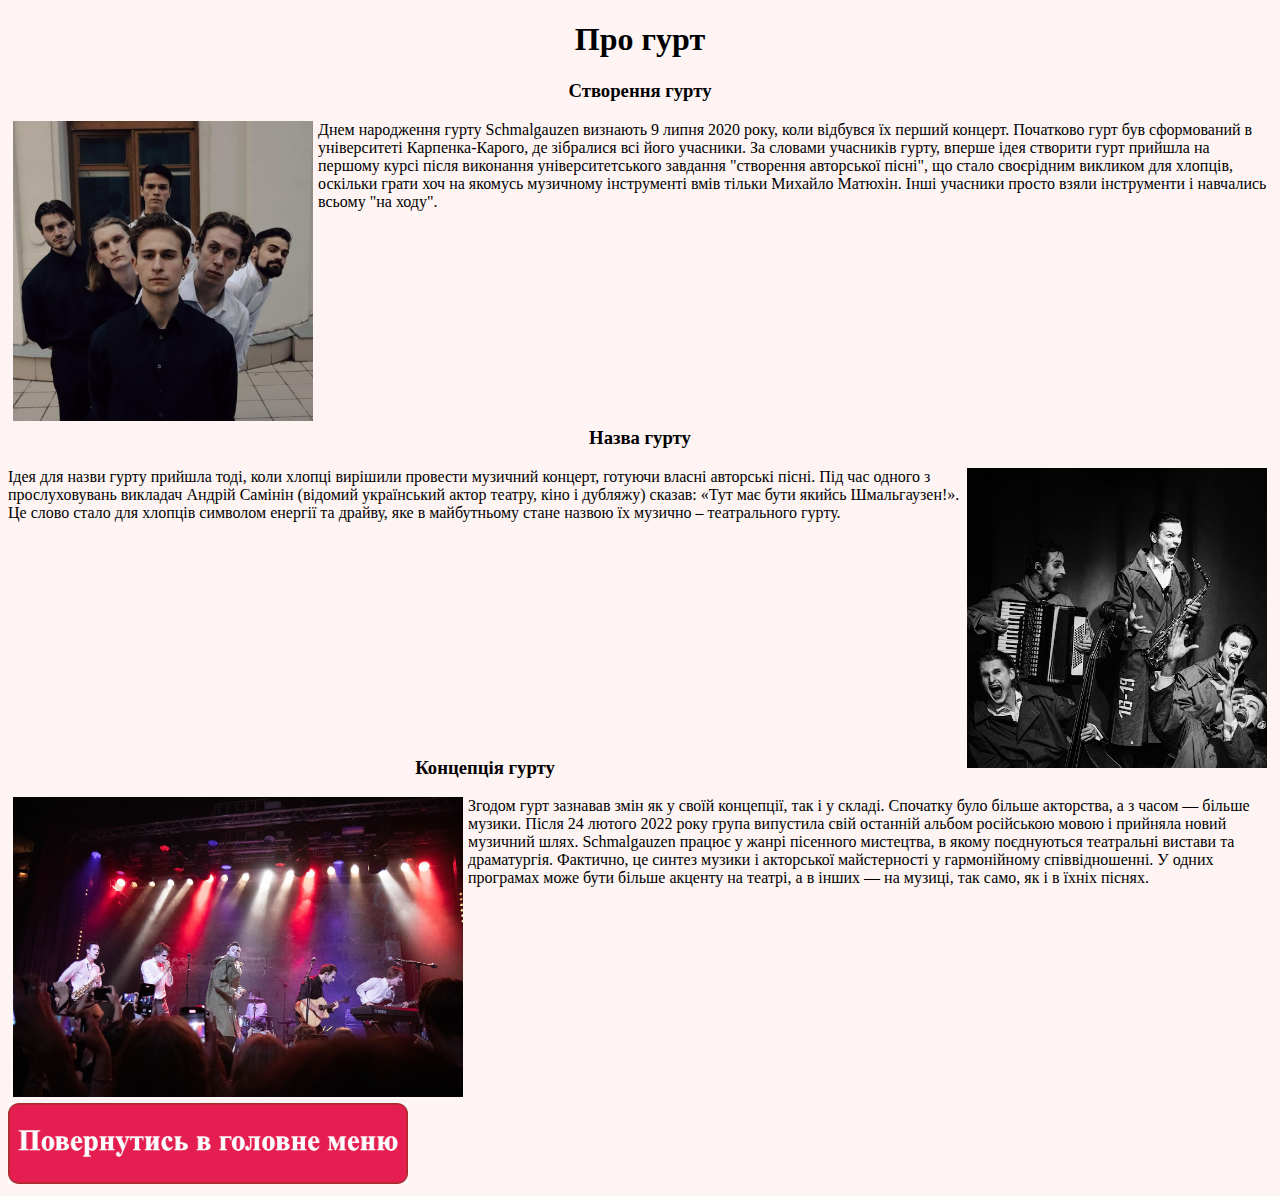
==== about.html @ ea393897 "second laboratory" ====
<!DOCTYPE html>
<html>
    <head>
        <title>Schmalgauzen</title>
    </head>
    <body bgcolor="#fff4f4">
        <h1 align = "center">Про гурт</h1> 
        <h3 align = "center">Створення гурту</h3>
        <img src="img/About_Create_A_Group.jpg" width="300" height="300" align="left" hspace="5px">
        Днем народження гурту Schmalgauzen визнають 9 липня 2020 року, коли відбувся їх перший 
        концерт. Початково гурт був сформований в університеті Карпенка-Карого, де зібралися всі 
        його учасники.  За словами учасників гурту, вперше ідея створити гурт прийшла на першому 
        курсі після виконання університетського завдання "створення авторської пісні", що стало 
        своєрідним викликом для хлопців, оскільки грати хоч на якомусь музичному інструменті вмів 
        тільки Михайло Матюхін. Інші учасники просто взяли інструменти і навчались всьому "на ходу".
        <br><br><br><br><br><br><br><br><br><br><br><br>
        <h3 align = "center">Назва гурту</h3>
        <img src="img/About_Name.jpg" width="300" height="300" align="right" hspace="5px">
        Ідея для назви гурту прийшла тоді, коли хлопці вирішили провести музичний концерт, 
        готуючи власні авторські пісні. Під час одного з прослуховувань викладач Андрій 
        Самінін (відомий український актор театру, кіно і дубляжу) сказав: «Тут має бути 
        якийсь Шмальгаузен!». Це слово стало для хлопців символом енергії та драйву, яке 
        в майбутньому стане назвою їх музично – театрального гурту. 
        <br><br><br><br><br><br><br><br><br><br><br><br><br>
        <h3 align = "center">Концепція гурту</h3>
        <img src="img/About_Concept.jpg" width="450" height="300" align="left" hspace="5px">
        Згодом гурт зазнавав змін як у своїй концепції, так і у складі. Спочатку було більше 
        акторства, а з часом — більше музики. Після 24 лютого 2022 року група випустила свій 
        останній альбом російською мовою і прийняла новий музичний шлях. Schmalgauzen працює 
        у жанрі пісенного мистецтва, в якому поєднуються театральні вистави та драматургія. 
        Фактично, це синтез музики і акторської майстерності у гармонійному співвідношенні. 
        У одних програмах може бути більше акценту на театрі, а в інших — на музиці, так само, 
        як і в їхніх піснях.
        <br><br><br><br><br><br><br><br><br><br><br><br><br>
        <a href="index.html" title="Повернутись на головну"><img src="img/button.jpg" width="400pt"></a>
    </body>
</html>
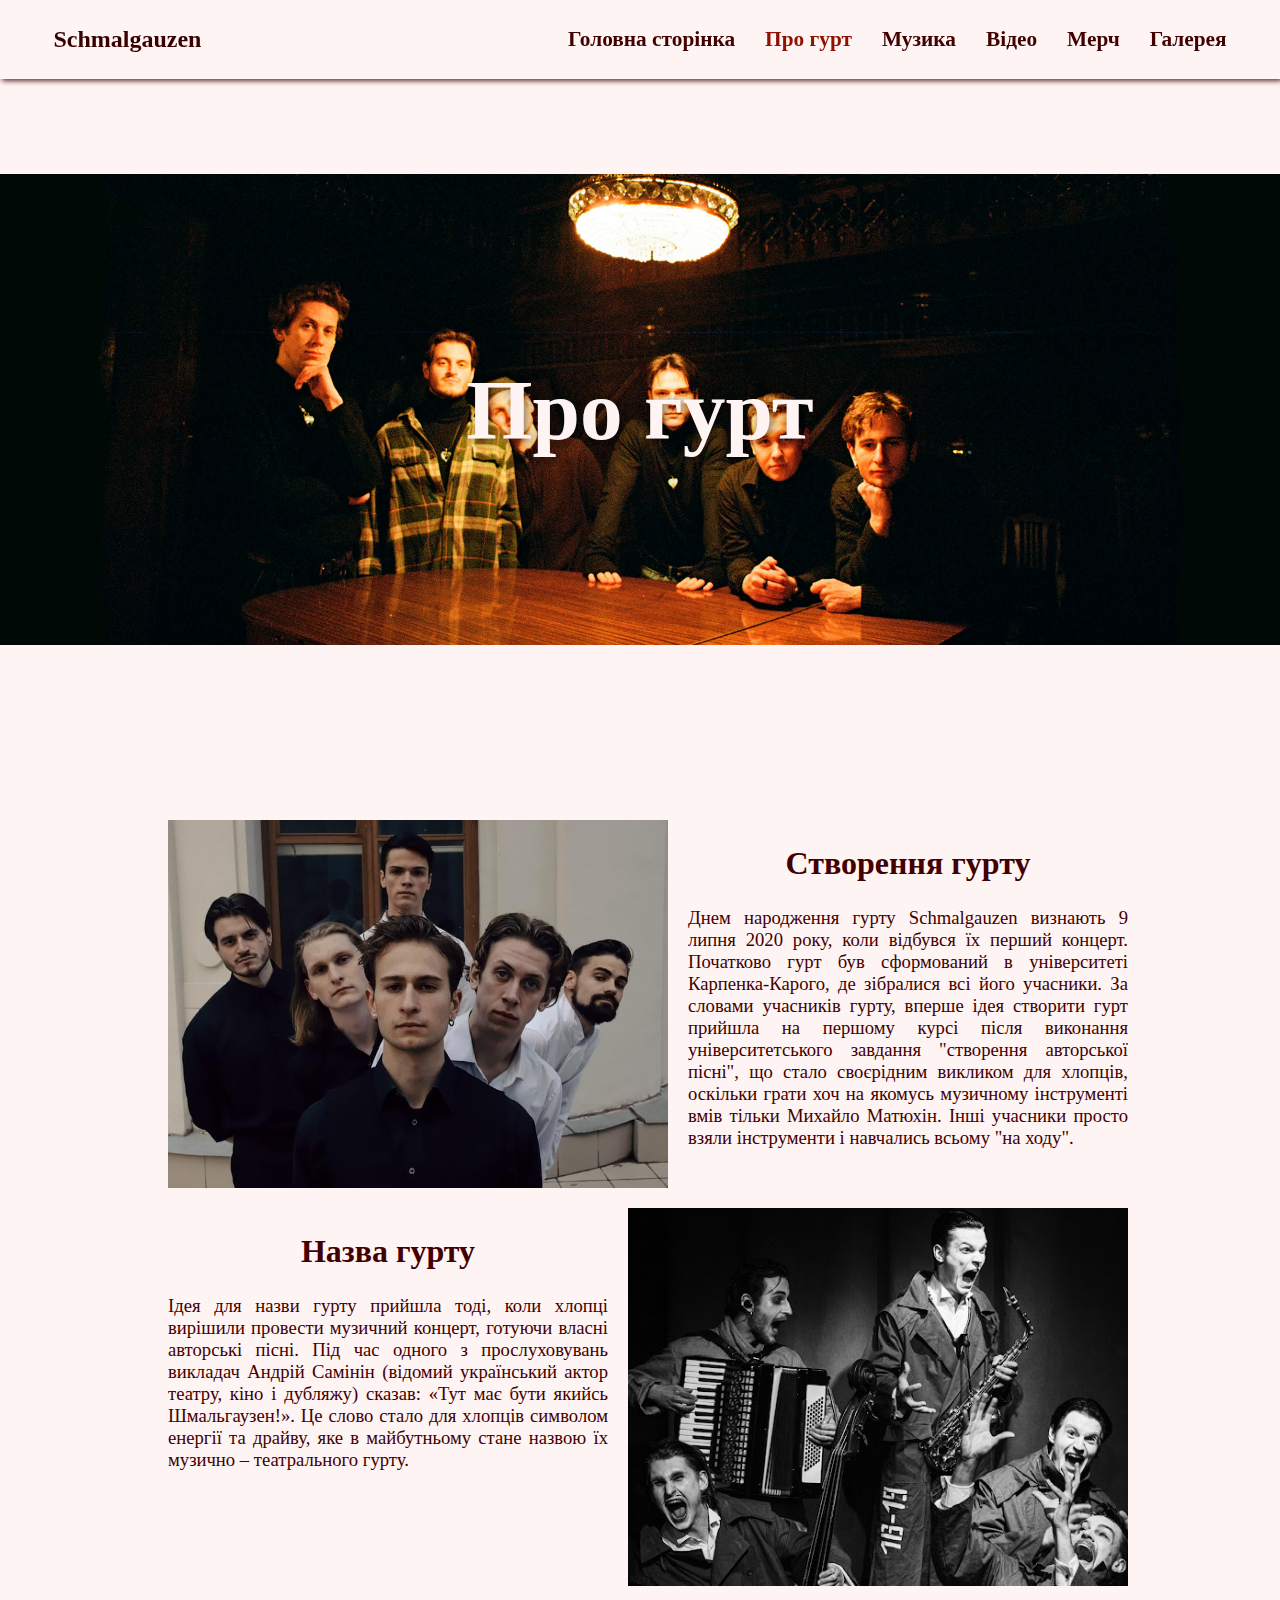
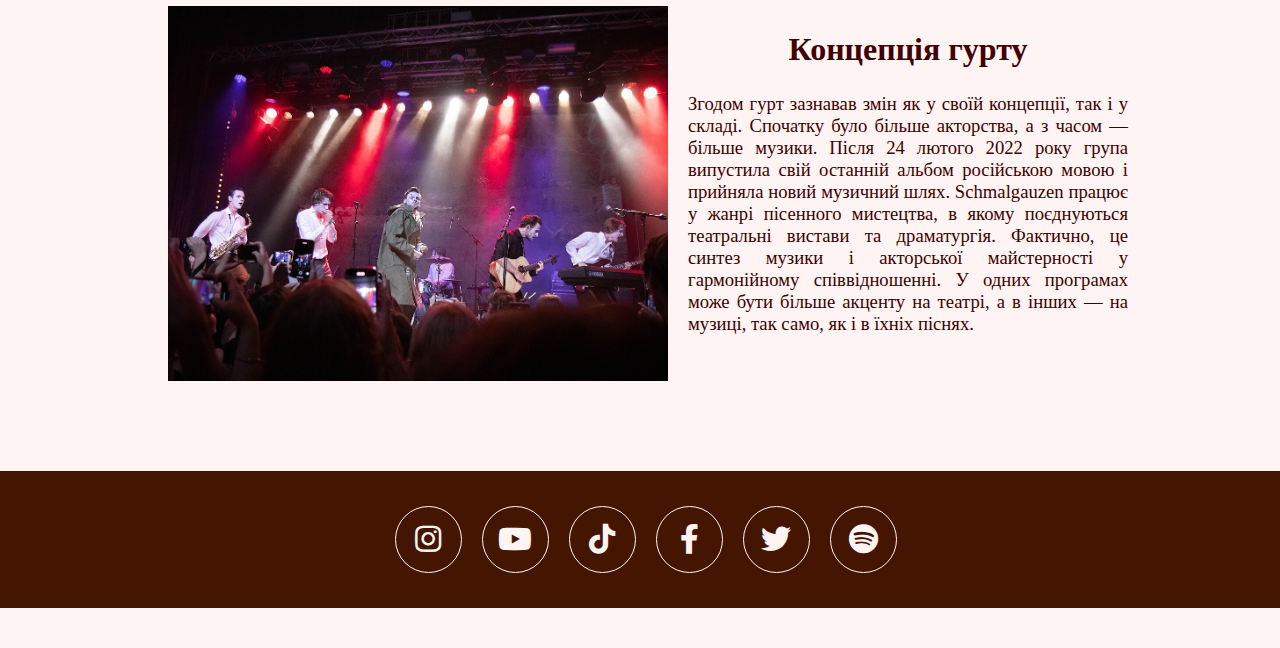
==== commit 58a9f3f2: "Lab_rob4" ====
--- a/about.html
+++ b/about.html
@@ -2,36 +2,83 @@
 <html>
     <head>
         <title>Schmalgauzen</title>
+        <link rel="stylesheet" href="https://cdnjs.cloudflare.com/ajax/libs/font-awesome/5.15.4/css/all.min.css">
+        <link rel="stylesheet" type="text/css" href="style.css">
     </head>
     <body bgcolor="#fff4f4">
-        <h1 align = "center">Про гурт</h1> 
-        <h3 align = "center">Створення гурту</h3>
-        <img src="img/About_Create_A_Group.jpg" width="300" height="300" align="left" hspace="5px">
-        Днем народження гурту Schmalgauzen визнають 9 липня 2020 року, коли відбувся їх перший 
-        концерт. Початково гурт був сформований в університеті Карпенка-Карого, де зібралися всі 
-        його учасники.  За словами учасників гурту, вперше ідея створити гурт прийшла на першому 
-        курсі після виконання університетського завдання "створення авторської пісні", що стало 
-        своєрідним викликом для хлопців, оскільки грати хоч на якомусь музичному інструменті вмів 
-        тільки Михайло Матюхін. Інші учасники просто взяли інструменти і навчались всьому "на ходу".
-        <br><br><br><br><br><br><br><br><br><br><br><br>
-        <h3 align = "center">Назва гурту</h3>
-        <img src="img/About_Name.jpg" width="300" height="300" align="right" hspace="5px">
-        Ідея для назви гурту прийшла тоді, коли хлопці вирішили провести музичний концерт, 
-        готуючи власні авторські пісні. Під час одного з прослуховувань викладач Андрій 
-        Самінін (відомий український актор театру, кіно і дубляжу) сказав: «Тут має бути 
-        якийсь Шмальгаузен!». Це слово стало для хлопців символом енергії та драйву, яке 
-        в майбутньому стане назвою їх музично – театрального гурту. 
-        <br><br><br><br><br><br><br><br><br><br><br><br><br>
-        <h3 align = "center">Концепція гурту</h3>
-        <img src="img/About_Concept.jpg" width="450" height="300" align="left" hspace="5px">
-        Згодом гурт зазнавав змін як у своїй концепції, так і у складі. Спочатку було більше 
-        акторства, а з часом — більше музики. Після 24 лютого 2022 року група випустила свій 
-        останній альбом російською мовою і прийняла новий музичний шлях. Schmalgauzen працює 
-        у жанрі пісенного мистецтва, в якому поєднуються театральні вистави та драматургія. 
-        Фактично, це синтез музики і акторської майстерності у гармонійному співвідношенні. 
-        У одних програмах може бути більше акценту на театрі, а в інших — на музиці, так само, 
-        як і в їхніх піснях.
-        <br><br><br><br><br><br><br><br><br><br><br><br><br>
-        <a href="index.html" title="Повернутись на головну"><img src="img/button.jpg" width="400pt"></a>
+        <!--header-->
+        <header>
+            <div class="logo">
+                <a href="main.html">Schmalgauzen</a>
+            </div>
+            <ul class="navbar">
+                <li><a href="main.html"><b class="sizeb">Головна сторінка</b></a></li>
+                <li><a href="about.html"><b class="sizeb current_page">Про гурт</b></a></li>
+                <li><a href="music.html"><b class="sizeb">Музика</b></a></li>
+                <li><a href="video.html"><b class="sizeb">Відео</b></a></li>
+                <li><a href="merch.html"><b class="sizeb">Мерч</b></a></li>
+                <li><a href="gallery.html"><b class="sizeb">Галерея</b></a></li>
+            </ul>
+        </header>
+        <!--banner-->
+        <section class="banner">
+            <h1>Про гурт</h1>
+        </section>
+        <div id = "leftBlock"></div>
+        <!--about-->
+        <div id = "infoBlock">
+            <div class="Block_about">
+                <img src="img/About_Create_A_Group.jpg" class="about_left_image">
+                <div class="title_with_text">
+                    <h2 class="about_title">Створення гурту</h2>
+                    <p class="text-justify">
+                        Днем народження гурту Schmalgauzen визнають 9 липня 2020 року, коли відбувся їх перший 
+                        концерт. Початково гурт був сформований в університеті Карпенка-Карого, де зібралися всі 
+                        його учасники. За словами учасників гурту, вперше ідея створити гурт прийшла на першому 
+                        курсі після виконання університетського завдання "створення авторської пісні", що стало 
+                        своєрідним викликом для хлопців, оскільки грати хоч на якомусь музичному інструменті вмів 
+                        тільки Михайло Матюхін. Інші учасники просто взяли інструменти і навчались всьому "на ходу".
+                    </p>
+                </div>
+            </div>
+            <div class="Block_about">
+                <div class="title_with_text">
+                    <h2 class="about_title">Назва гурту</h2>
+                    <p class="text-justify">
+                        Ідея для назви гурту прийшла тоді, коли хлопці вирішили провести музичний концерт, готуючи власні 
+                        авторські пісні. Під час одного з прослуховувань викладач Андрій Самінін (відомий український актор 
+                        театру, кіно і дубляжу) сказав: «Тут має бути якийсь Шмальгаузен!». Це слово стало для хлопців 
+                        символом енергії та драйву, яке в майбутньому стане назвою їх музично – театрального гурту. 
+                    </p>
+                </div>
+                <img src="img/About_Name.jpg" class="about_right_image">
+            </div>
+            <div class="Block_about">
+                <img src="img/About_Concept.jpg" class="about_left2_image">
+                <div class="title_with_text">
+                    <h2 class="about_title">Концепція гурту</h2>
+                    <p class="text-justify">
+                        Згодом гурт зазнавав змін як у своїй концепції, так і у складі. Спочатку було більше акторства, 
+                        а з часом — більше музики. Після 24 лютого 2022 року група випустила свій останній альбом 
+                        російською мовою і прийняла новий музичний шлях. Schmalgauzen працює у жанрі пісенного мистецтва, 
+                        в якому поєднуються театральні вистави та драматургія. Фактично, це синтез музики і акторської 
+                        майстерності у гармонійному співвідношенні. У одних програмах може бути більше акценту на театрі, 
+                        а в інших — на музиці, так само, як і в їхніх піснях.
+                    </p>
+                </div>
+            </div>
+        </div>
+        <div id = "rightBlock"></div>
+        <!--footer-->
+        <footer>
+            <div class="share">
+                <a href="https://www.instagram.com/schmalgauzen/" class="fab fa-instagram"></a>
+                <a href="https://www.youtube.com/@schmalgauzen" class="fab fa-youtube"></a>
+                <a href="https://www.tiktok.com/@schmalgauzen?_t=8kSPp4hDPVN&_r=1" class="fab fa-tiktok"></a>
+                <a href="https://www.facebook.com/people/schmalgauzen/100039843828259/" class="fab fa-facebook-f"></a>
+                <a href="https://twitter.com/schmalgauzen?ref_src=twsrc%5Egoogle%7Ctwcamp%5Eserp%7Ctwgr%5Eauthor" class="fab fa-twitter"></a>
+                <a href="https://open.spotify.com/artist/1qqW4QBTgFMH2Vpzwboo8z?si=FMHEUFGyRem_5ry4Xz_wBA" class="fab fa-spotify"></a>
+            </div>
+        </footer> 
     </body>
 </html>--- a/style.css
+++ b/style.css
@@ -0,0 +1,432 @@
+/*Стилі тексту*/
+p {
+    font-size: 14pt;
+    font-family: "Times New Roman";
+    color: rgb(66, 0, 0);
+}
+h1 {
+    font-size: 64pt;
+    font-family: "Times New Roman";
+    color:#fff4f4;
+    text-shadow: 2px 2px 8px rgba(0, 0, 0, 0.5);
+}
+h2 { 
+    font-size: 24pt;
+    font-family: "Times New Roman";
+    color: rgb(66, 0, 0);
+}
+h3 {
+    font-size: 14pt;
+    font-family: "Times New Roman";
+    color: rgb(66, 0, 0);
+}
+.sizeb{
+    font-size: 16pt;
+    font-family: "Times New Roman";
+}
+.text-justify {
+    text-align: justify;
+}
+/* Шапка*/
+header{
+    position: fixed;
+    width: 94%;
+    top: 0; right: 0;
+    z-index: 1000;
+    display: flex;
+    align-items: center;
+    justify-content: space-between;
+    background: #fff4f4;
+    padding:15px 3%;
+    box-shadow: 2px 2px 5px rgba(55, 1, 1, 0.805); 
+    transition: 0,2s;
+    font-family: "Times New Roman";
+}
+/*Меню*/
+.navbar{
+    display: flex;
+}
+.navbar a {
+    font-size: 16px;
+    padding: 11px 15px;
+    color: rgb(66, 0, 0);
+    font-weight: 600; 
+    text-decoration: none;
+    transition: text-decoration 0.3s ease;
+}
+.navbar a:hover {
+    text-decoration: underline;
+}
+/*Колір поточної обраної сторінки*/
+.current_page{ 
+    color: rgb(143, 17, 0);
+}
+.current_page:hover {
+    text-decoration: underline;
+}
+/*Лого (назва гурту)*/
+.logo {
+    display: flex;
+}
+.logo a {
+    padding: 11px 15px;
+    color: rgba(55, 1, 1);
+    font-size: 24px;
+    font-weight: 600; 
+    text-decoration: none;
+}
+.logo a:hover {
+    color: rgb(86, 5, 5);
+    text-decoration: underline;
+}
+*{
+    list-style: none;
+    transition: all .2s linear;
+    margin: 0; padding: 0;
+}
+/*Банер*/
+.banner{
+    width: calc(96%+15px);
+    display: flex;
+    align-items: center;
+    justify-content: center;
+    background: url(img/Банер1.jpg) no-repeat;
+    min-height: 100vh;
+    background-size: cover;
+    background-position: center;
+    background-size: 100% auto;
+    margin-top: -40px;
+    transition: none;
+}
+/*Блоки*/
+#leftBlock, #rightBlock {
+    height: 30px;
+    padding: 10px;
+    margin: 5px;
+    float: left;
+    left: 50%;
+}
+#infoBlock {
+    width: 75%;
+    padding: 10px;
+    float: left;
+    left: 50%;
+    margin-top: -50px;
+}
+#leftBlock{
+    width: 10%;
+}
+#rightBlock {
+    width:9%;
+}
+/*Для головної сторінки*/
+.main_image {
+    width: 49%;
+    height: auto;
+    float: left;
+    margin-right: 20px;
+}
+.firstBlock_main{
+    display: flex;
+    margin-bottom: 20px;
+}
+video{
+    width: 100%;
+}
+.main_video{
+    width: 49%;
+}
+.transparent{
+    color: rgba(0, 0, 0, 0.6);
+}
+.secondBlock_main{
+    margin-bottom: 20px;
+    justify-content: space-between;
+    display: flex;
+}
+/*Про гурт*/
+.about_left_image{
+    width: 500px;
+    float: left;
+    margin-right: 20px;
+}
+.about_right_image{
+    width: 500px;
+    float: left;
+    margin-left: 20px;
+}
+.about_left2_image{
+    width: 500px;
+    float: left;
+    margin-right: 20px;
+}
+.Block_about{
+    display: flex;
+    margin-bottom: 20px;
+}
+.title_with_text{
+    display: block;
+    align-items:center;
+}
+.about_title{
+    text-align: center;
+    margin: 25px;
+}
+/*Музика*/
+.music_title{
+    margin: 25px;
+}
+.firstBlock_music{
+    display: block;
+    margin-bottom: 20px;
+}
+.secondBlock_music{
+    display: block;
+    margin-bottom: 20px;
+}
+.thirdBlock_music{
+    display: block;
+    margin-bottom: 20px;
+}
+.music_collection{
+    display: flex;
+    justify-content: flex-start;
+    flex-wrap: wrap;
+}
+.music-container {
+    position: relative;
+    display: inline-block;
+    overflow: hidden;
+    width: 250px;
+    height: 250px;
+    margin: 3px;
+    border: 1px solid rgba(0, 0, 0, 0.117);
+}
+.music_picture {
+    display: block;
+    width: 100%;
+    transition: transform 0.2s ease;
+}
+.overlay {
+    position: absolute;
+    top: 0;
+    left: 0;
+    width: 100%;
+    height: 100%;
+    background-color: rgba(0, 0, 0, 0.5);
+    display: flex;
+    justify-content: center;
+    align-items: center;
+    opacity: 0;
+}
+.text_for_music {
+    color: #fff4f4;
+    font-size: 18px;
+    text-align: center;
+}
+.music-container:hover .overlay {
+    opacity: 1;
+}
+.music-container:hover .music_picture {
+    transform: scale(1.05);
+}
+/*Відео*/
+.Block_video{
+    margin-bottom: 20px;
+    justify-content: space-between;
+    display: flex;
+    flex-wrap: wrap;
+}
+.title_and_video {
+    width: 49%;
+    display: block;
+    text-align: center;
+    margin-bottom:15px;
+}
+.title_and_video video {
+    height: 300px;
+}
+.title_and_video video[poster="img/фото Сірі туфлі.png"] {
+    height: 335px;
+}
+.for_coment_under_videos p{
+    text-align: center;
+    color: rgba(31, 0, 0, 0.5);
+    margin-bottom: 10px;
+}
+/*Мерч*/
+.Block_merch{
+    margin-bottom: 20px;
+    justify-content: flex-start;
+    display: flex;
+    flex-wrap: wrap;
+}
+.merch_and_title{
+    display: inline-block;
+    text-align: center;
+    align-items: center; 
+    margin-top: 15px;
+    margin-bottom: 30px;
+    margin-left: 22px;
+}
+.merch-container{
+    overflow: hidden; 
+    width: 320px;
+    height: 260px;
+    border: 1px solid rgba(0, 0, 0, 0.117); 
+}
+.merch_picture{
+    width: 100%;
+    height: 100%;
+    transition: transform 0.2 ease;
+}
+.merch_and_title:hover .merch_picture{
+    transform: scale(1.05);
+}
+.merch_and_title a{
+    text-decoration: none;
+}
+.merch_and_title a:hover{
+    color: rgb(66, 0, 0);
+    text-decoration: underline;
+}
+/*Галерея*/
+.Block_gallery{
+    margin-bottom: 20px;
+    justify-content: center;
+    align-items: center;
+    display: flex;
+    flex-wrap: wrap;
+}
+.container{
+    position: relative;
+    width: 100%;
+    padding-bottom: 51%;
+}
+.slide_img{
+    position: absolute;
+    width: 100%;
+    height: 100%;
+    display: flex;
+    justify-content: center; 
+}
+.slide_img img{
+    width: 83%;
+    height: 100%;
+}
+#i1, #i2, #i3, #i4, #i5, #i6, #i7, #i8, #i9{
+    display: none;
+}
+.pre, .nxt{
+    width: 7%;
+    height: 14%;
+    position:absolute;
+    top: 50%;
+    transform: translateY(-50%);
+    background: #fff4f4;
+    z-index: 99;
+    cursor: pointer;
+    display: flex;
+    justify-content: center;
+    align-items: center; 
+    border-radius: 20%;
+    border: solid 0.5px #ffbebe;
+    margin: 5px;
+    overflow: hidden; 
+}
+.pre img, .nxt img{
+    width: 50%;
+    height: auto;
+    transition: transform 0.2s ease; 
+}
+.pre:hover img, .nxt:hover img{
+    transform: scale(1.1);
+}
+.pre:hover, .nxt:hover{
+    background: #ffe3e3;
+    border: solid 0.5px #ffa7a7
+}
+.pre{
+    left: 0;
+}
+.nxt{
+    right: 0;
+}
+.nav{
+    width: 100%;
+    height: 11px;
+    bottom: 7%;
+    position: absolute;
+    text-align: center;
+    z-index: 99;
+}
+.dots{
+    top: -5px;
+    width: 20px;
+    height: 20px;
+    margin: 0 4px;
+    position: relative;
+    border-radius: 50%;
+    display: inline-block;
+    background: rgba(112, 46, 46, 0.4);
+}
+.slide_img{
+    z-index: -1;
+}
+#i1:checked ~ #one,
+#i2:checked ~ #two,
+#i3:checked ~ #three,
+#i4:checked ~ #four,
+#i5:checked ~ #five,
+#i6:checked ~ #six,
+#i7:checked ~ #seven,
+#i8:checked ~ #eight,
+#i9:checked ~ #nine {
+    z-index: 20;
+}
+#i1:checked ~ .nav #dot1,
+#i2:checked ~ .nav #dot2,
+#i3:checked ~ .nav #dot3,
+#i4:checked ~ .nav #dot4,
+#i5:checked ~ .nav #dot5,
+#i6:checked ~ .nav #dot6,
+#i7:checked ~ .nav #dot7,
+#i8:checked ~ .nav #dot8,
+#i9:checked ~ .nav #dot9{
+    background: #ffeaea;
+}
+footer{
+    text-align: center;
+    background: #441500;
+    width: 94%;
+    top: 0; right: 0;
+    z-index: 1000;
+    display: flex;
+    justify-content: center;
+    align-items: center;
+    padding:20px 3%;
+    transition: 0,2s;
+}
+.share{
+    padding: 15px 0;
+    display: flex;
+    justify-content: center;
+    margin-right: 8px;
+}
+.share a{
+    width: 65px; /* ширина квадрату*/
+    height: 65px; /* висота квадрату */
+    margin-left: 20px;
+    text-decoration: none;
+    color: #fff4f4;
+    font-size: 30px; /* розмір іконки */
+    border: 1.5px solid #fff4f4;
+    display: flex;
+    align-items: center; 
+    justify-content: center;
+    border-radius: 50%;
+}
+.share a:hover{
+    color: rgb(72, 0, 0);
+    background:  #fff4f4;
+}
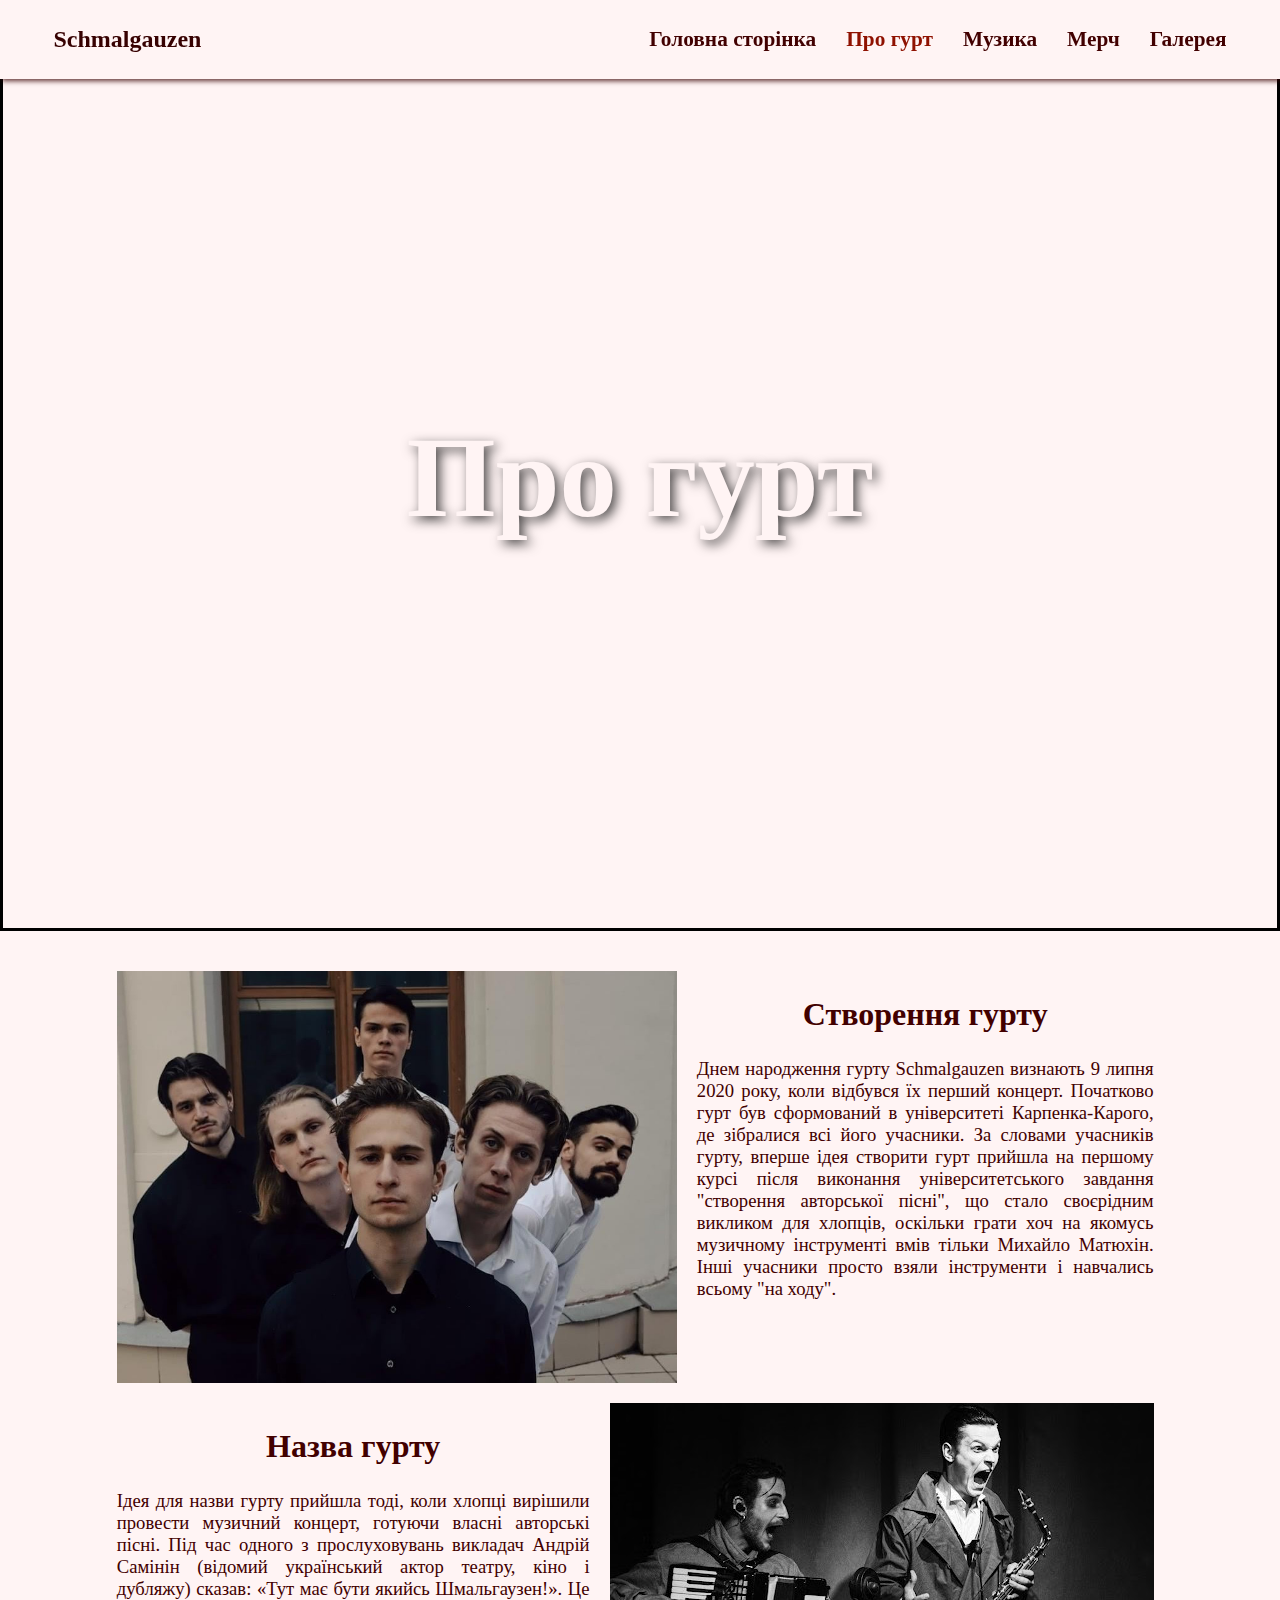
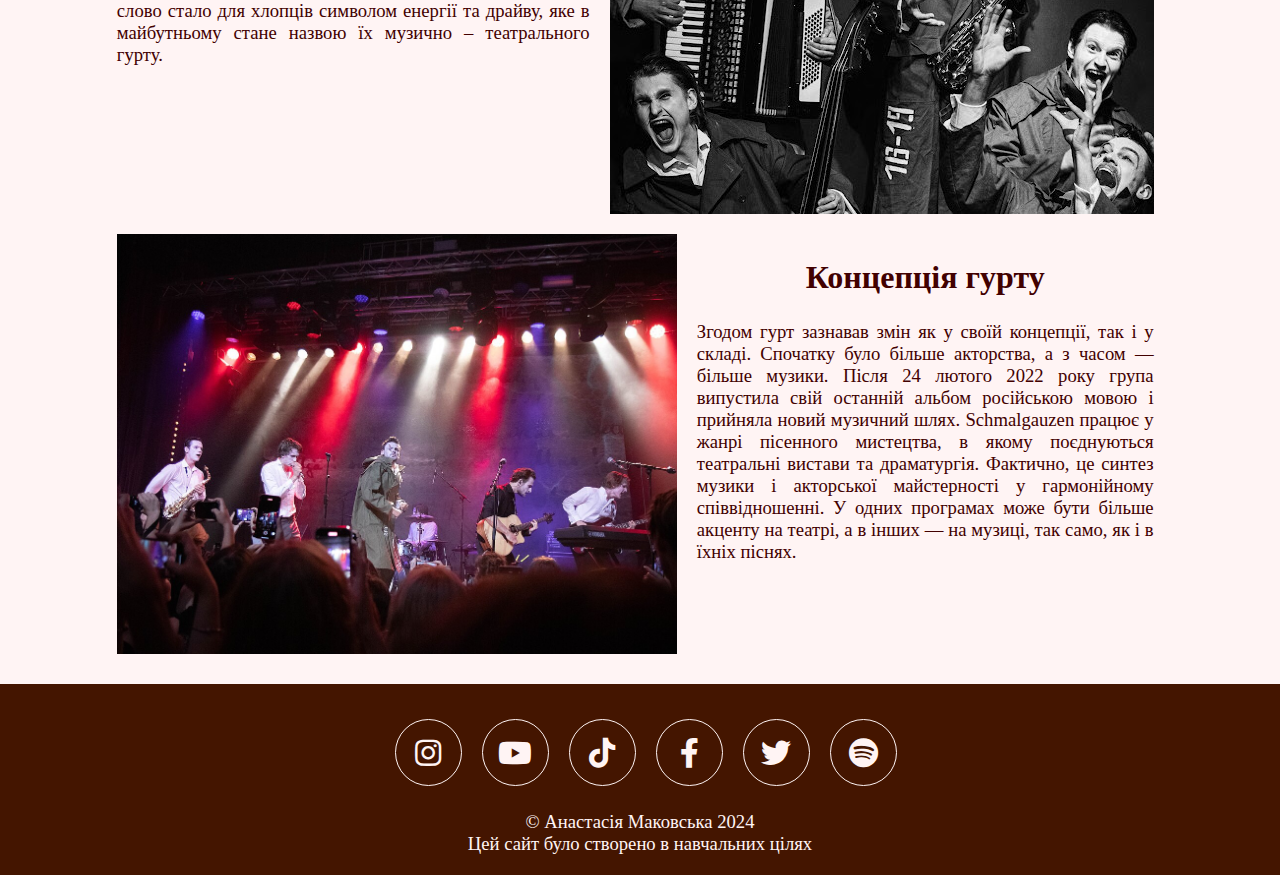
==== commit df6437d4: "lastchange" ====
--- a/about.html
+++ b/about.html
@@ -2,6 +2,9 @@
 <html>
     <head>
         <title>Schmalgauzen</title>
+        <meta charset="UTF-8">
+        <meta name="keywords" content="Schmalgauzen, український музичний гурт, театрально-музичний гурт, про гурт Schmalgauzen, музика, альбоми, мерч, галерея, фото.">
+        <meta name="description" content="Інформація про гурт Schmalgauzen.">
         <link rel="stylesheet" href="https://cdnjs.cloudflare.com/ajax/libs/font-awesome/5.15.4/css/all.min.css">
         <link rel="stylesheet" type="text/css" href="style.css">
     </head>
@@ -9,13 +12,12 @@
         <!--header-->
         <header>
             <div class="logo">
-                <a href="main.html">Schmalgauzen</a>
+                <a href="index.html">Schmalgauzen</a>
             </div>
             <ul class="navbar">
-                <li><a href="main.html"><b class="sizeb">Головна сторінка</b></a></li>
+                <li><a href="index.html"><b class="sizeb">Головна сторінка</b></a></li>
                 <li><a href="about.html"><b class="sizeb current_page">Про гурт</b></a></li>
                 <li><a href="music.html"><b class="sizeb">Музика</b></a></li>
-                <li><a href="video.html"><b class="sizeb">Відео</b></a></li>
                 <li><a href="merch.html"><b class="sizeb">Мерч</b></a></li>
                 <li><a href="gallery.html"><b class="sizeb">Галерея</b></a></li>
             </ul>
@@ -71,14 +73,17 @@
         <div id = "rightBlock"></div>
         <!--footer-->
         <footer>
-            <div class="share">
-                <a href="https://www.instagram.com/schmalgauzen/" class="fab fa-instagram"></a>
-                <a href="https://www.youtube.com/@schmalgauzen" class="fab fa-youtube"></a>
-                <a href="https://www.tiktok.com/@schmalgauzen?_t=8kSPp4hDPVN&_r=1" class="fab fa-tiktok"></a>
-                <a href="https://www.facebook.com/people/schmalgauzen/100039843828259/" class="fab fa-facebook-f"></a>
-                <a href="https://twitter.com/schmalgauzen?ref_src=twsrc%5Egoogle%7Ctwcamp%5Eserp%7Ctwgr%5Eauthor" class="fab fa-twitter"></a>
-                <a href="https://open.spotify.com/artist/1qqW4QBTgFMH2Vpzwboo8z?si=FMHEUFGyRem_5ry4Xz_wBA" class="fab fa-spotify"></a>
+            <div class="share_and_text">
+                <div class="share">
+                    <a href="https://www.instagram.com/schmalgauzen/" class="fab fa-instagram"></a>
+                    <a href="https://www.youtube.com/@schmalgauzen" class="fab fa-youtube"></a>
+                    <a href="https://www.tiktok.com/@schmalgauzen?_t=8kSPp4hDPVN&_r=1" class="fab fa-tiktok"></a>
+                    <a href="https://www.facebook.com/people/schmalgauzen/100039843828259/" class="fab fa-facebook-f"></a>
+                    <a href="https://twitter.com/schmalgauzen?ref_src=twsrc%5Egoogle%7Ctwcamp%5Eserp%7Ctwgr%5Eauthor" class="fab fa-twitter"></a>
+                    <a href="https://open.spotify.com/artist/1qqW4QBTgFMH2Vpzwboo8z?si=FMHEUFGyRem_5ry4Xz_wBA" class="fab fa-spotify"></a>
+                </div>
+                    <p class="whitep">&copy; Анастасія Маковська 2024 <br> Цей сайт було створено в навчальних цілях</p>
             </div>
-        </footer> 
+        </footer>
     </body>
 </html>--- a/style.css
+++ b/style.css
@@ -5,10 +5,10 @@
     color: rgb(66, 0, 0);
 }
 h1 {
-    font-size: 64pt;
+    font-size: 86pt;
     font-family: "Times New Roman";
     color:#fff4f4;
-    text-shadow: 2px 2px 8px rgba(0, 0, 0, 0.5);
+    text-shadow: 4px 4px 12px rgba(0, 0, 0, 0.7);
 }
 h2 { 
     font-size: 24pt;
@@ -45,6 +45,7 @@
 /*Меню*/
 .navbar{
     display: flex;
+    list-style: none;
 }
 .navbar a {
     font-size: 16px;
@@ -80,7 +81,6 @@
     text-decoration: underline;
 }
 *{
-    list-style: none;
     transition: all .2s linear;
     margin: 0; padding: 0;
 }
@@ -90,13 +90,13 @@
     display: flex;
     align-items: center;
     justify-content: center;
-    background: url(img/Банер1.jpg) no-repeat;
+    background: url(img/Банер.png) no-repeat;
     min-height: 100vh;
-    background-size: cover;
-    background-position: center;
-    background-size: 100% auto;
-    margin-top: -40px;
+    background-position: center; 
+    background-size: 100%;
+    margin-top: 25px;
     transition: none;
+    border: 3px solid #000000;
 }
 /*Блоки*/
 #leftBlock, #rightBlock {
@@ -107,24 +107,47 @@
     left: 50%;
 }
 #infoBlock {
-    width: 75%;
+    width: 81%;
     padding: 10px;
     float: left;
     left: 50%;
-    margin-top: -50px;
+    margin-top: 30px;
 }
 #leftBlock{
-    width: 10%;
+    width: 6%;
 }
 #rightBlock {
-    width:9%;
+    width:6%;
 }
 /*Для головної сторінки*/
+.text_for_main {
+    text-align: center;
+    display: block;
+    width: 49%;
+}
+.margin20px{
+    margin-bottom: 20px ;
+}
+.left-main{
+    margin-left: 15px;
+}
+.band-members {
+    margin-left: 10px;
+    padding: 10px;
+    font-size: 14pt;
+    font-family: "Times New Roman";
+    color: rgb(66, 0, 0);
+    font-weight: bold;
+}
+.band-members li {
+    margin-bottom: 5px;
+}
 .main_image {
-    width: 49%;
+    width: 60%;
     height: auto;
     float: left;
     margin-right: 20px;
+    margin-left: 12px;
 }
 .firstBlock_main{
     display: flex;
@@ -134,29 +157,34 @@
     width: 100%;
 }
 .main_video{
-    width: 49%;
+    width: 98%;
 }
 .transparent{
     color: rgba(0, 0, 0, 0.6);
 }
 .secondBlock_main{
+    margin-top: 30px;
+    text-align: center;
     margin-bottom: 20px;
     justify-content: space-between;
-    display: flex;
+    display: block;
+}
+.secondBlock_main h3{
+    margin-bottom: 10px;
 }
 /*Про гурт*/
 .about_left_image{
-    width: 500px;
+    width: 560px;
     float: left;
     margin-right: 20px;
 }
 .about_right_image{
-    width: 500px;
+    width: 560px;
     float: left;
     margin-left: 20px;
 }
 .about_left2_image{
-    width: 500px;
+    width: 560px;
     float: left;
     margin-right: 20px;
 }
@@ -197,8 +225,8 @@
     position: relative;
     display: inline-block;
     overflow: hidden;
-    width: 250px;
-    height: 250px;
+    width: 270px;
+    height: 270px;
     margin: 3px;
     border: 1px solid rgba(0, 0, 0, 0.117);
 }
@@ -244,10 +272,10 @@
     margin-bottom:15px;
 }
 .title_and_video video {
-    height: 300px;
+    height: 310px;
 }
 .title_and_video video[poster="img/фото Сірі туфлі.png"] {
-    height: 335px;
+    height: 365px;
 }
 .for_coment_under_videos p{
     text-align: center;
@@ -271,8 +299,8 @@
 }
 .merch-container{
     overflow: hidden; 
-    width: 320px;
-    height: 260px;
+    width: 340px;
+    height: 280px;
     border: 1px solid rgba(0, 0, 0, 0.117); 
 }
 .merch_picture{
@@ -329,7 +357,7 @@
     display: flex;
     justify-content: center;
     align-items: center; 
-    border-radius: 20%;
+    border-radius: 50%;
     border: solid 0.5px #ffbebe;
     margin: 5px;
     overflow: hidden; 
@@ -368,11 +396,12 @@
     position: relative;
     border-radius: 50%;
     display: inline-block;
-    background: rgba(112, 46, 46, 0.4);
+    background: rgba(178, 155, 155, 0.4);
 }
 .slide_img{
     z-index: -1;
 }
+/* Встановлення z-index для поточного слайда і відповідної точки навігації */
 #i1:checked ~ #one,
 #i2:checked ~ #two,
 #i3:checked ~ #three,
@@ -384,6 +413,7 @@
 #i9:checked ~ #nine {
     z-index: 20;
 }
+/* Підсвічування відповідної точки навігації під час вибору зображення */
 #i1:checked ~ .nav #dot1,
 #i2:checked ~ .nav #dot2,
 #i3:checked ~ .nav #dot3,
@@ -395,6 +425,7 @@
 #i9:checked ~ .nav #dot9{
     background: #ffeaea;
 }
+/* Нижня частина сайту */
 footer{
     text-align: center;
     background: #441500;
@@ -427,6 +458,10 @@
     border-radius: 50%;
 }
 .share a:hover{
-    color: rgb(72, 0, 0);
+    color: #480000;
     background:  #fff4f4;
 }
+.whitep{
+    margin-top: 10px;
+    color: #fff4f4;
+}
